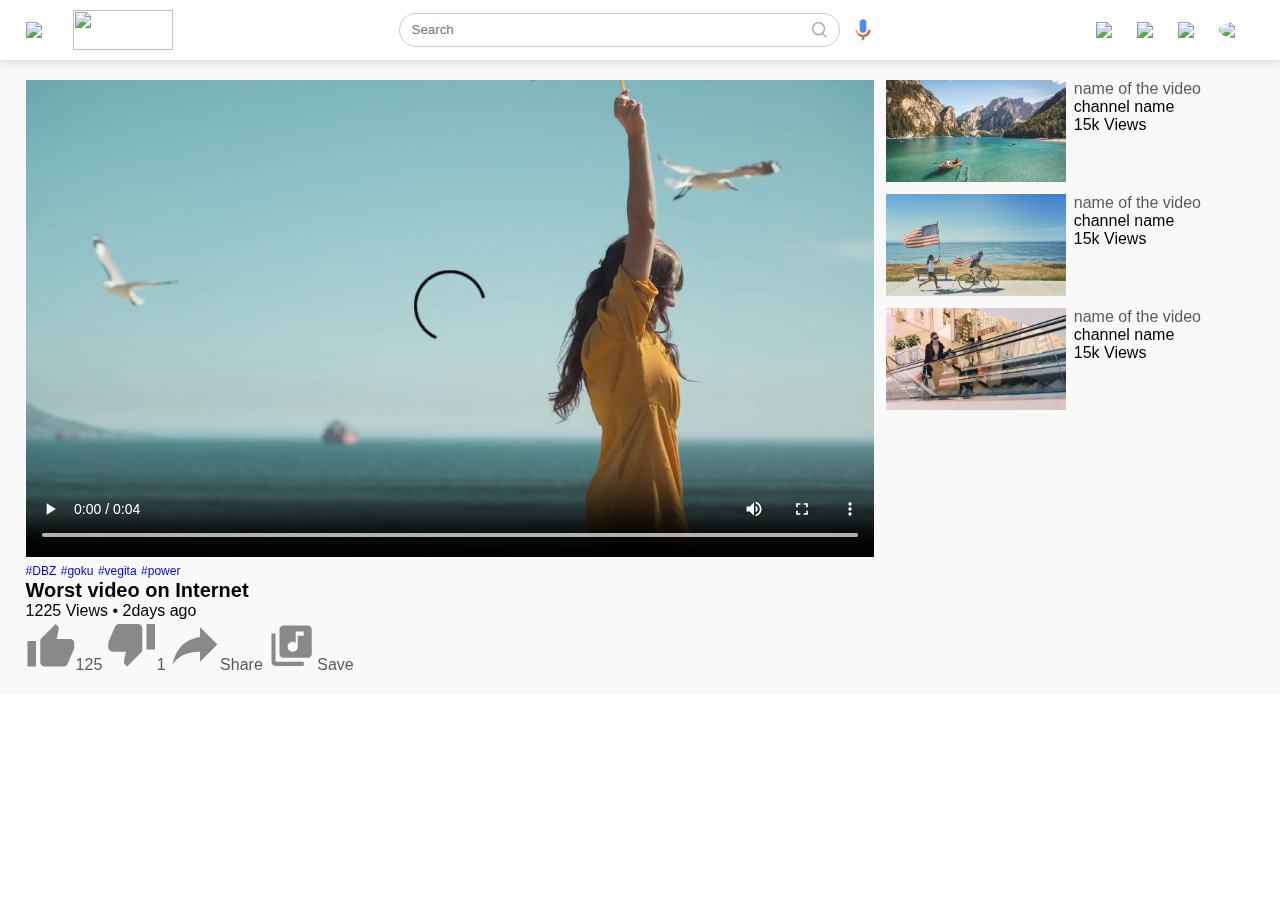
==== playvideo/playvideo.html @ 30d9b507 "updayedraatko" ====
<!DOCTYPE html>
<html lang="en">
<head>
    <meta charset="UTF-8">
    <meta http-equiv="X-UA-Compatible" content="IE=edge">
    <link rel="stylesheet" href="../ytclone.css">
    <meta name="viewport" content="width=device-width, initial-scale=1.0">
    <title>Youtube</title>
</head>
<body>
    <nav class="flex-div">
        <div class="nav-left flex-div">
            <img src="./imagess/Screenshot 2023-01-27 124753.png" class="menu-icon">
            <img src="https://th.bing.com/th/id/R.da0b8115e8501833db392a956911e5ce?rik=6n%2fYzHRZfMSIaw&riu=http%3a%2f%2fstatic3.businessinsider.com%2fimage%2f59a59a8d79bbfd1d008b601a-1190-625%2fyoutube-just-made-the-biggest-change-to-its-logo-in-history.jpg&ehk=PuTPyAMizXUm31FlKp1eHWXpA2asU37PEpW6xav7qd4%3d&risl=&pid=ImgRaw&r=0"  height="40" class="logo">
        </div>
        <div class="nav-middle flex-div">
            <div class="search-box flex-div">
                <input type="text" placeholder="Search">
                <img src="/imagess/search.png">
            </div>
            <img src="/imagess/voice-search.png" class="mic-icon">
        </div>
        <div class="nav-right flex-div" >
            <img src="./imagess/upload.png" >
            <img src="./imagess/more.png" >
            <img src="./imagess/notification.png" >
            <img src="./imagess/Jack.png" class="user-icon">

        </div>
    </nav>



    <div class="container play-container">
        <div class="row">
            <div class="play-video">
                <video controls autoplay >
                    <source src="../imagess/video.mp4" type="video/mp4">
                </video>

                <div class="tags">
                    <a href="">#DBZ</a>
                    <a href="">#goku</a>
                    <a href="">#vegita</a>
                    <a href="">#power</a>
                </div>
                <h3>Worst video on Internet</h3>

                <div class="play-video-info">
                    <p>1225 Views &bull; 2days ago</p>
                    <div>
                        <a href=""><img src="../imagess/like.png">125</a>
                        <a href=""><img src="../imagess/dislike.png">1</a>
                        <a href=""><img src="../imagess/share.png">Share</a>
                        <a href=""><img src="../imagess/save.png">Save</a>

                    </div>
                </div>
            </div>
            <div class="right-sidebar">
                
                <div class="side-video-list">
                    <a href="" class="small-thumbnail"><img src="../imagess/thumbnail1.png"></a>
                    <div class="vid-info">
                        <a href="">name of the video</a>
                        <p>channel name</p>
                        <p>15k Views</p>
                    </div>
                </div>
                <div class="side-video-list">
                    <a href="" class="small-thumbnail"><img src="../imagess/thumbnail2.png"></a>
                    <div class="vid-info">
                        <a href="">name of the video</a>
                        <p>channel name</p>
                        <p>15k Views</p>
                    </div>
                </div>
                <div class="side-video-list">
                    <a href="" class="small-thumbnail"><img src="../imagess/thumbnail3.png"></a>
                    <div class="vid-info">
                        <a href="">name of the video</a>
                        <p>channel name</p>
                        <p>15k Views</p>
                    </div>
                </div>


            </div>

        </div>
    </div>






</body>
</html>
---- ytclone.css ----
*{
    margin: 0%;
    padding: 0%;
    font-family: 'poppins' , sans-serif;
}
a{
    text-decoration: none;
    color: #5a5a5a;
}
img{
    cursor: pointer;
}
.flex-div{
    display: flex;
    align-items: center;

}
nav{
    padding: 10px 2%;
    justify-content: space-between;
    box-shadow: 0 0 10px rgba(0, 0 , 0, 0.2);
    background-color: #fff;
    position: sticky;
    top: 0;
    z-index: 10;

}
.nav-right img{
    margin-right: 25px;
}
.nav-right .user-icon{
    width: 35px;
    border-radius: 50%;
    margin-right: 0;  
}
.nav-left .menu-icon{
    width: 22px;
    margin-right: 25px;
}
.nav-left .logo{
    width: 100px;
} 
.nav-middle .mic-icon{
    width: 16px;
}
.nav-middle .search-box{
    border: 1px solid #ccc;
    margin-right: 15px;
    padding: 8px 12px;
    border-radius: 25px;
}
.nav-middle .search-box input{
    width: 400px;
    border: 0;
    outline: 0;
    background: transparent;
}
.nav-middle .search-box img{
    width: 15px;
}

/* ...............sidebar........................ */

.sidebar{
    background-color: #fff;
    width: 20%;
    height: 100vh;
    position: fixed;
    top: 0;
    padding-left: 2%;
    padding-top: 80px;
}
.shortcut-links a img{
    width: 20px;
    margin-right: 20px;
}
.shortcut-links a{
    display: flex;
    align-items: center;
    margin-bottom: 20px;
    width: fit-content;
    flex-wrap: wrap;
}
.sidebar hr{
    border: 0;
    height: 1px;
    background: #ccc;
    width: 80%;
}
.subscribed-list h3{
    font-size: 13px;
    margin: 20px 0;
    color: #5a5a5a;
}
.subscribed-list a{
    display: flex;
    align-items: center;
    margin-bottom: 20px;
    width: fit-content;
    flex-wrap: wrap;
}
.subscribed-list a img{
    width: 25px;
    border-radius: 50%;
    margin-right: 20px;
}
.small-sidebar{
    width: 5%;
}
.small-sidebar a p{
    display: none;
}
.small-sidebar h3{
    display: none;
}
.small-sidebar hr{
    width: 50%;
    margin-bottom: 25px;
}


/* ...................................container..................... */

.container{
    background: #f9f9f9;
    padding-left:  22%;
    padding-right: 2%;
    padding-top: 20px;
    padding-bottom: 20px;
}
.banner{
    width: 100%;
}
.banner img{
    width: 100%;
    border-radius: 8px;
}














/* ............play video page........................ */
.play-container{
   padding-left: 2%; 
}
.row{
    display: flex;
    justify-content:  space-between;
    flex-wrap: wrap;
}
.play-video{
     flex-basis: 69%;
}
.right-sidebar{
    flex-basis: 30%;
}
.play-video video{
    width: 100%;
}
.side-video-list{
    display: flex;
    justify-content: space-between;
    margin-bottom: 8px;
}
.side-video-list img{
    width: 100%;
}
.side-video-list .small-thumbnail{
    flex-basis: 49%;
}
.side-video-list .vid-info{
    flex-basis: 49%;
}
.play-video .tags a{ 
    color: #0000ff;
    font-size: 12px;
}
.play-video h3{
    font-weight: 600;
    font-size: 20px;
}
.play-video .play-video-info p{
    
}
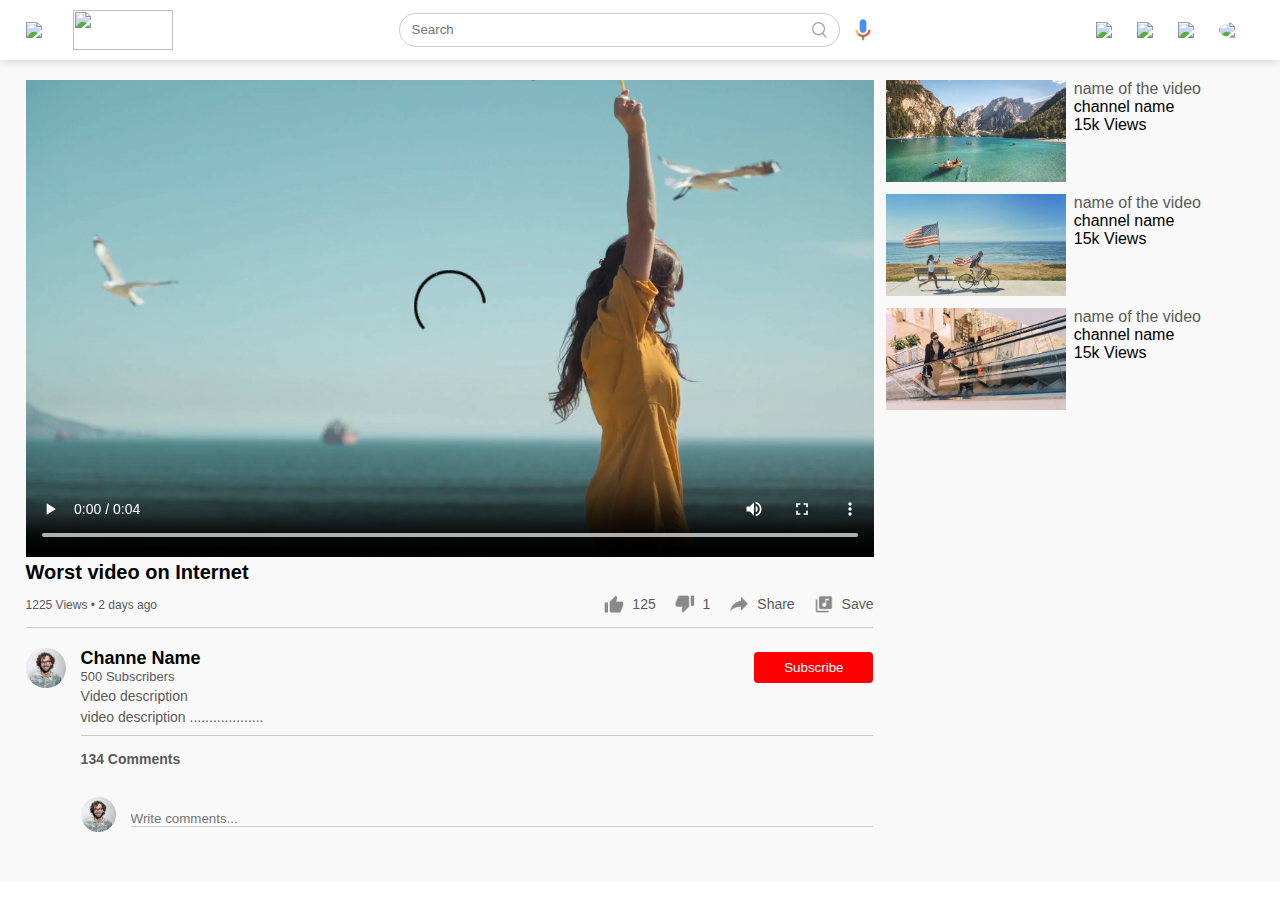
==== commit f4d8c988: "hello" ====
--- a/playvideo/playvideo.html
+++ b/playvideo/playvideo.html
@@ -38,23 +38,42 @@
                     <source src="../imagess/video.mp4" type="video/mp4">
                 </video>
 
-                <div class="tags">
+                <!-- <div class="tags">
                     <a href="">#DBZ</a>
                     <a href="">#goku</a>
                     <a href="">#vegita</a>
                     <a href="">#power</a>
-                </div>
+                </div> -->
                 <h3>Worst video on Internet</h3>
 
                 <div class="play-video-info">
-                    <p>1225 Views &bull; 2days ago</p>
+                    <p>1225 Views &bull; 2 days ago</p>
                     <div>
                         <a href=""><img src="../imagess/like.png">125</a>
                         <a href=""><img src="../imagess/dislike.png">1</a>
                         <a href=""><img src="../imagess/share.png">Share</a>
                         <a href=""><img src="../imagess/save.png">Save</a>
+                    </div>
+                </div>
+                <hr>
+                <div class="publisher">
+                    <img src="../imagess/Jack.png" >
+                    <div>
+                        <p>Channe Name</p>
+                        <span>500 Subscribers</span>
+                    </div>
+                    <button type="button">Subscribe</button>
+                </div>
+                <div class="vid-description">
+                    <p>Video description</p>
+                    <p>video description ...................</p>
+                    <hr>
+                    <h4>134 Comments</h4>
+                    <div class="add-comment">
+                        <img src="/imagess/Jack.png">
+                        <input type="text" placeholder="Write comments...">
+                    </div>
 
-                    </div>
                 </div>
             </div>
             <div class="right-sidebar">
@@ -83,7 +102,7 @@
                         <p>15k Views</p>
                     </div>
                 </div>
-
+                
 
             </div>
 
--- a/ytclone.css
+++ b/ytclone.css
@@ -189,9 +189,111 @@
     font-weight: 600;
     font-size: 20px;
 }
+
+.play-video .play-video-info{
+    display: flex;
+    align-items: center;
+    justify-content: space-between;
+    flex-wrap: wrap;
+    margin-top: 10px;
+    font-size: 14px;
+    color: #5a5a5a;
+}
 .play-video .play-video-info p{
-    
-}
+ font-size: 12px;
+}
+/* .play-video-info img{
+    width: 8%;
+} */
+.play-video .play-video-info a img{
+    width: 20px;
+    margin-right: 8px;
+}
+.play-video .play-video-info a{
+    display: inline-flex;
+    align-items: center;
+    margin-left: 15px;
+}
+.play-video hr{
+    border: 0;
+    height: 1px;
+    background: #ccc;
+    margin: 10px 0px;
+}
+.publisher{
+    display: flex;
+    align-items: center;
+    margin-top: 20px;
+}
+.publisher div{
+    flex: 1;
+    line-height: 18px;
+}
+.publisher img{
+    width: 40px;
+    border-radius: 50%;
+    margin-right: 15px;
+}
+.publisher p{
+    color: #000;
+    font-weight: 600;
+    font-size: 18px;
+}
+.publisher div span{
+    font-size: 13px;
+    color: #5a5a5a;
+}
+.publisher button{
+    background: red;
+    color: #fff;
+    padding: 8px 30px;
+    border: 0;
+    outline: 0;
+    border-radius: 4px;
+    cursor: pointer;
+}
+.vid-description{
+    padding-left: 55px;
+    margin: 15x 0px;
+
+}
+.vid-description p{
+    font-size: 14px;
+    margin-bottom: 5px;
+    color: #5a5a5a;
+}
+.vid-description h4{
+    font-size: 14px;
+    color:#5a5a5a;
+    margin-top: 15px;
+
+}
+.add-comment{
+    display: flex;
+    align-items: center;
+    margin: 30px 0;
+}
+.add-comment img{
+    width: 35px;
+    border-radius: 50%;
+    margin-right: 15px;
+}
+.add-comment input{
+    border: 0;
+    outline: 0;
+    border-bottom: 1px solid #ccc;
+    width: 100%;
+    padding-top: 10px;
+    background: transparent;
+}
+
+
+
+
+
+
+
+
 
 
 
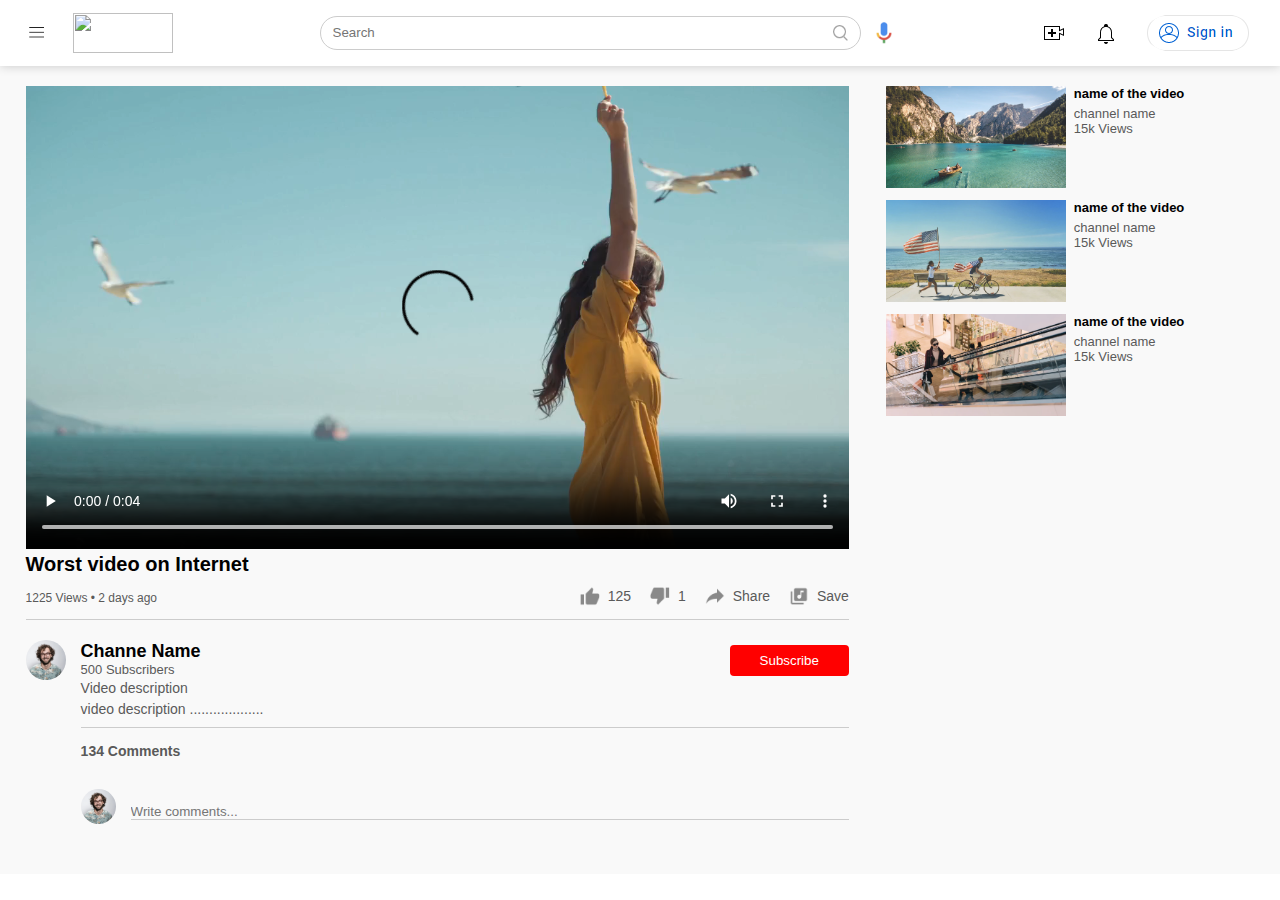
==== commit 89337177: "dededf" ====
--- a/playvideo/playvideo.html
+++ b/playvideo/playvideo.html
@@ -10,7 +10,7 @@
 <body>
     <nav class="flex-div">
         <div class="nav-left flex-div">
-            <img src="./imagess/Screenshot 2023-01-27 124753.png" class="menu-icon">
+            <img src="../imagess/Screenshot 2023-01-27 124753.png" class="menu-icon">
             <img src="https://th.bing.com/th/id/R.da0b8115e8501833db392a956911e5ce?rik=6n%2fYzHRZfMSIaw&riu=http%3a%2f%2fstatic3.businessinsider.com%2fimage%2f59a59a8d79bbfd1d008b601a-1190-625%2fyoutube-just-made-the-biggest-change-to-its-logo-in-history.jpg&ehk=PuTPyAMizXUm31FlKp1eHWXpA2asU37PEpW6xav7qd4%3d&risl=&pid=ImgRaw&r=0"  height="40" class="logo">
         </div>
         <div class="nav-middle flex-div">
@@ -18,13 +18,13 @@
                 <input type="text" placeholder="Search">
                 <img src="/imagess/search.png">
             </div>
-            <img src="/imagess/voice-search.png" class="mic-icon">
+            <img src="../imagess/voice-search.png" class="mic-icon">
         </div>
         <div class="nav-right flex-div" >
-            <img src="./imagess/upload.png" >
-            <img src="./imagess/more.png" >
-            <img src="./imagess/notification.png" >
-            <img src="./imagess/Jack.png" class="user-icon">
+            <img src="../imagess/create(header).png" >
+            <!-- <img src="./imagess/more.png" > -->
+            <img src="../imagess/notifications(header).png" >
+            <img src="../imagess/sign in.png" class="user-icon">
 
         </div>
     </nav>
--- a/ytclone.css
+++ b/ytclone.css
@@ -29,7 +29,7 @@
     margin-right: 25px;
 }
 .nav-right .user-icon{
-    width: 35px;
+    width: 100%;
     border-radius: 50%;
     margin-right: 0;  
 }
@@ -50,7 +50,7 @@
     border-radius: 25px;
 }
 .nav-middle .search-box input{
-    width: 400px;
+    width: 500px;
     border: 0;
     outline: 0;
     background: transparent;
@@ -119,7 +119,7 @@
 }
 
 
-/* ...................................container..................... */
+/* ...................................main..................... */
 
 .container{
     background: #f9f9f9;
@@ -128,6 +128,10 @@
     padding-top: 20px;
     padding-bottom: 20px;
 }
+.large-container{
+    padding-left: 7%;
+
+}
 .banner{
     width: 100%;
 }
@@ -135,7 +139,68 @@
     width: 100%;
     border-radius: 8px;
 }
-
+.list-container{
+    display: grid;
+    grid-template-columns: repeat(auto-fit, minmax(min(200px, 100%), 1fr));
+    column-gap: 16px;
+    row-gap: 30px;
+    margin-top: 15px;
+}
+.vid-list .thumbnail{
+    width: 100%;
+    border-radius: 5px;
+}
+.vid-list .flex-div{
+    align-items: flex-start;
+    margin-top: 7px;
+}
+.vid-list .flex-div img{
+    width: 35px;
+    margin-right: 10px;
+    border-radius: 50%;
+}
+.vid-info{
+    color: #5a5a5a;
+    font-size: 13px;
+}
+.vid-info a{
+    color: black;
+    font-weight: 600;
+    display: block;
+    margin-bottom: 5px;
+}
+/* ..................mediaformainpage................... */
+@media (max-width:900px){
+    .menu-icon{
+        display: none;
+    }
+    .sidebar{
+        display: none;
+    }
+    .container , .large-container{
+        padding-left: 5%;
+        padding-right: 5%;
+    }
+    .nav-right img{
+        display: none;
+    }
+    .nav-right .user-icon{
+        display: block;
+        width: 30px;
+    }
+    .nav-middle .search-box input{
+        width: 100px;
+    }
+    .nav-middle .mic-icon{
+        display: none;
+    }
+    .logo{
+        width: 80px;
+    }
+    .nav-right .user-icon{
+        width: 6em;
+    }
+}
 
 
 
@@ -159,7 +224,7 @@
     flex-wrap: wrap;
 }
 .play-video{
-     flex-basis: 69%;
+    flex-basis: 67%;
 }
 .right-sidebar{
     flex-basis: 30%;
@@ -286,7 +351,25 @@
     padding-top: 10px;
     background: transparent;
 }
-
+@media (max-width:900px){
+    .play-video{
+        flex-basis: 100%;
+    }
+    .right-sidebar{
+        flex-basis: 100%;
+    }
+    .play-container{
+        padding-left: 5%;
+    }
+    .vid-description{
+        padding-left: 0;
+    }
+    .play-video .play-video-info a{
+        margin-left: 0;
+        margin-right: 15px;
+        margin-top: 15px;
+    }
+}
 
 
 
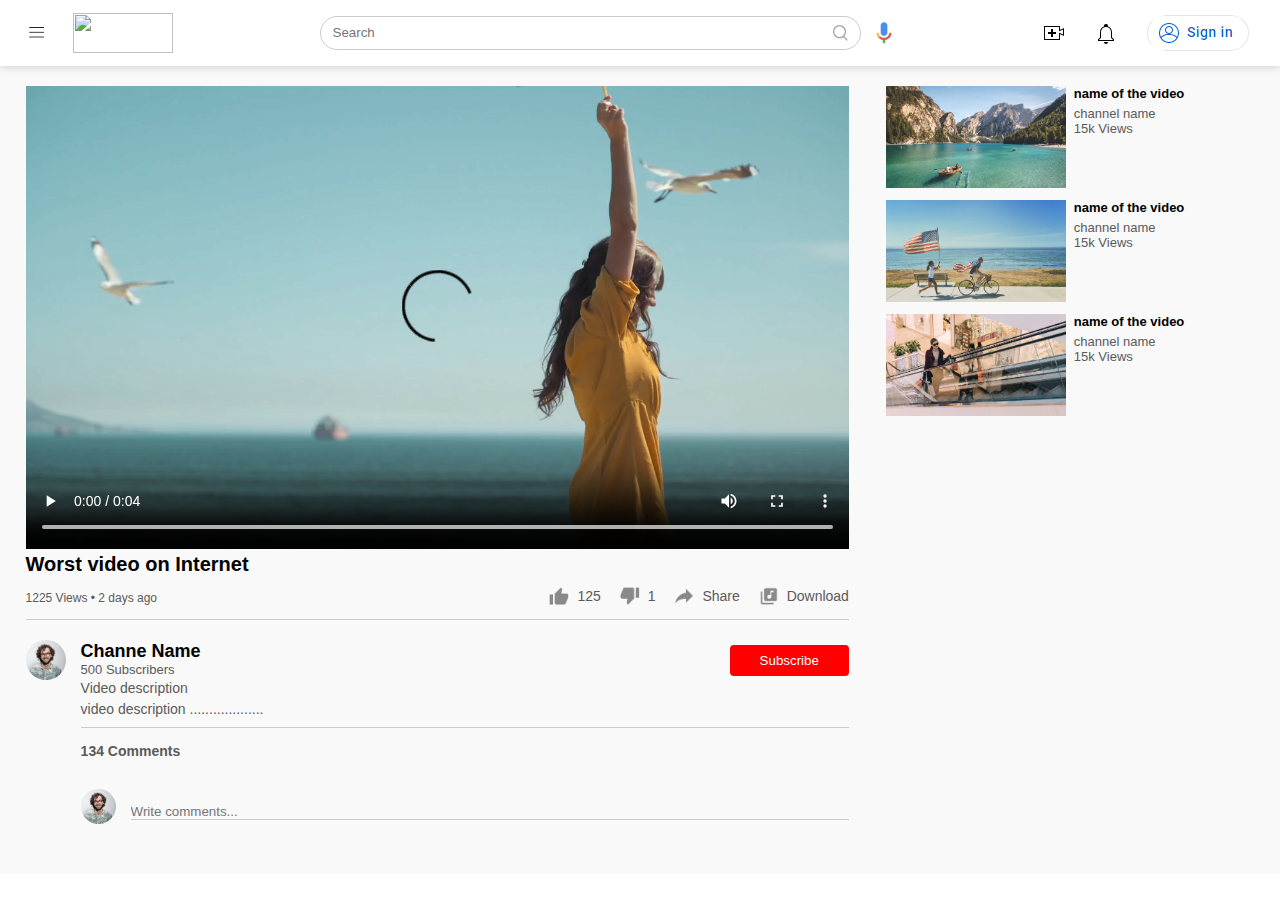
==== commit 4e9a24db: "ndwknd" ====
--- a/playvideo/playvideo.html
+++ b/playvideo/playvideo.html
@@ -25,6 +25,7 @@
             <!-- <img src="./imagess/more.png" > -->
             <img src="../imagess/notifications(header).png" >
             <img src="../imagess/sign in.png" class="user-icon">
+            <a href="" id="img-user"><img src="/imagess/loginformhere.png" id=""></a>
 
         </div>
     </nav>
@@ -52,7 +53,7 @@
                         <a href=""><img src="../imagess/like.png">125</a>
                         <a href=""><img src="../imagess/dislike.png">1</a>
                         <a href=""><img src="../imagess/share.png">Share</a>
-                        <a href=""><img src="../imagess/save.png">Save</a>
+                        <a href=""><img src="../imagess/save.png">Download</a>
                     </div>
                 </div>
                 <hr>
@@ -109,10 +110,6 @@
         </div>
     </div>
 
-
-
-
-
-
+<script src="playvideo.js"></script>
 </body>
 </html>--- a/ytclone.css
+++ b/ytclone.css
@@ -9,6 +9,9 @@
 }
 img{
     cursor: pointer;
+}
+#img-user{
+    display: none;
 }
 .flex-div{
     display: flex;
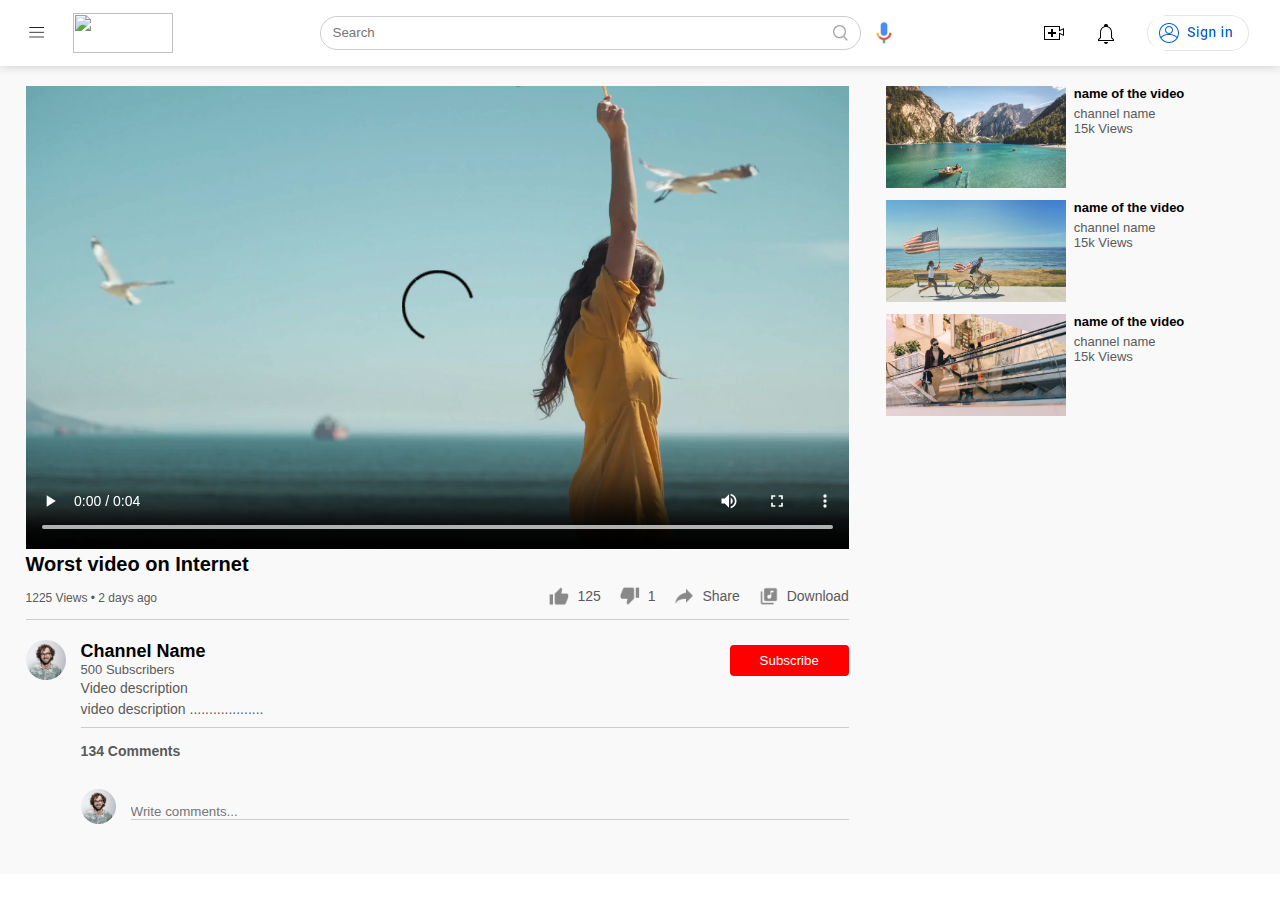
==== commit 9765765c: "hjsbxjsbjb" ====
--- a/playvideo/playvideo.html
+++ b/playvideo/playvideo.html
@@ -36,7 +36,8 @@
         <div class="row">
             <div class="play-video">
                 <video controls autoplay >
-                    <source src="../imagess/video.mp4" type="video/mp4">
+                    <source src="../imagess/video.mp4" id="videolink" type="video/mp4">
+                    <!-- <iframe id="videolink" src="" frameborder="0" allow="accelerometer; autoplay; encrypted-media; gyroscope; picture-in-picture" allowfullscreen></iframe> -->
                 </video>
 
                 <!-- <div class="tags">
@@ -53,14 +54,14 @@
                         <a href=""><img src="../imagess/like.png">125</a>
                         <a href=""><img src="../imagess/dislike.png">1</a>
                         <a href=""><img src="../imagess/share.png">Share</a>
-                        <a href=""><img src="../imagess/save.png">Download</a>
+                        <a href="" id="download"><img src="../imagess/save.png">Download</a>
                     </div>
                 </div>
                 <hr>
                 <div class="publisher">
                     <img src="../imagess/Jack.png" >
                     <div>
-                        <p>Channe Name</p>
+                        <p>Channel Name</p>
                         <span>500 Subscribers</span>
                     </div>
                     <button type="button">Subscribe</button>
